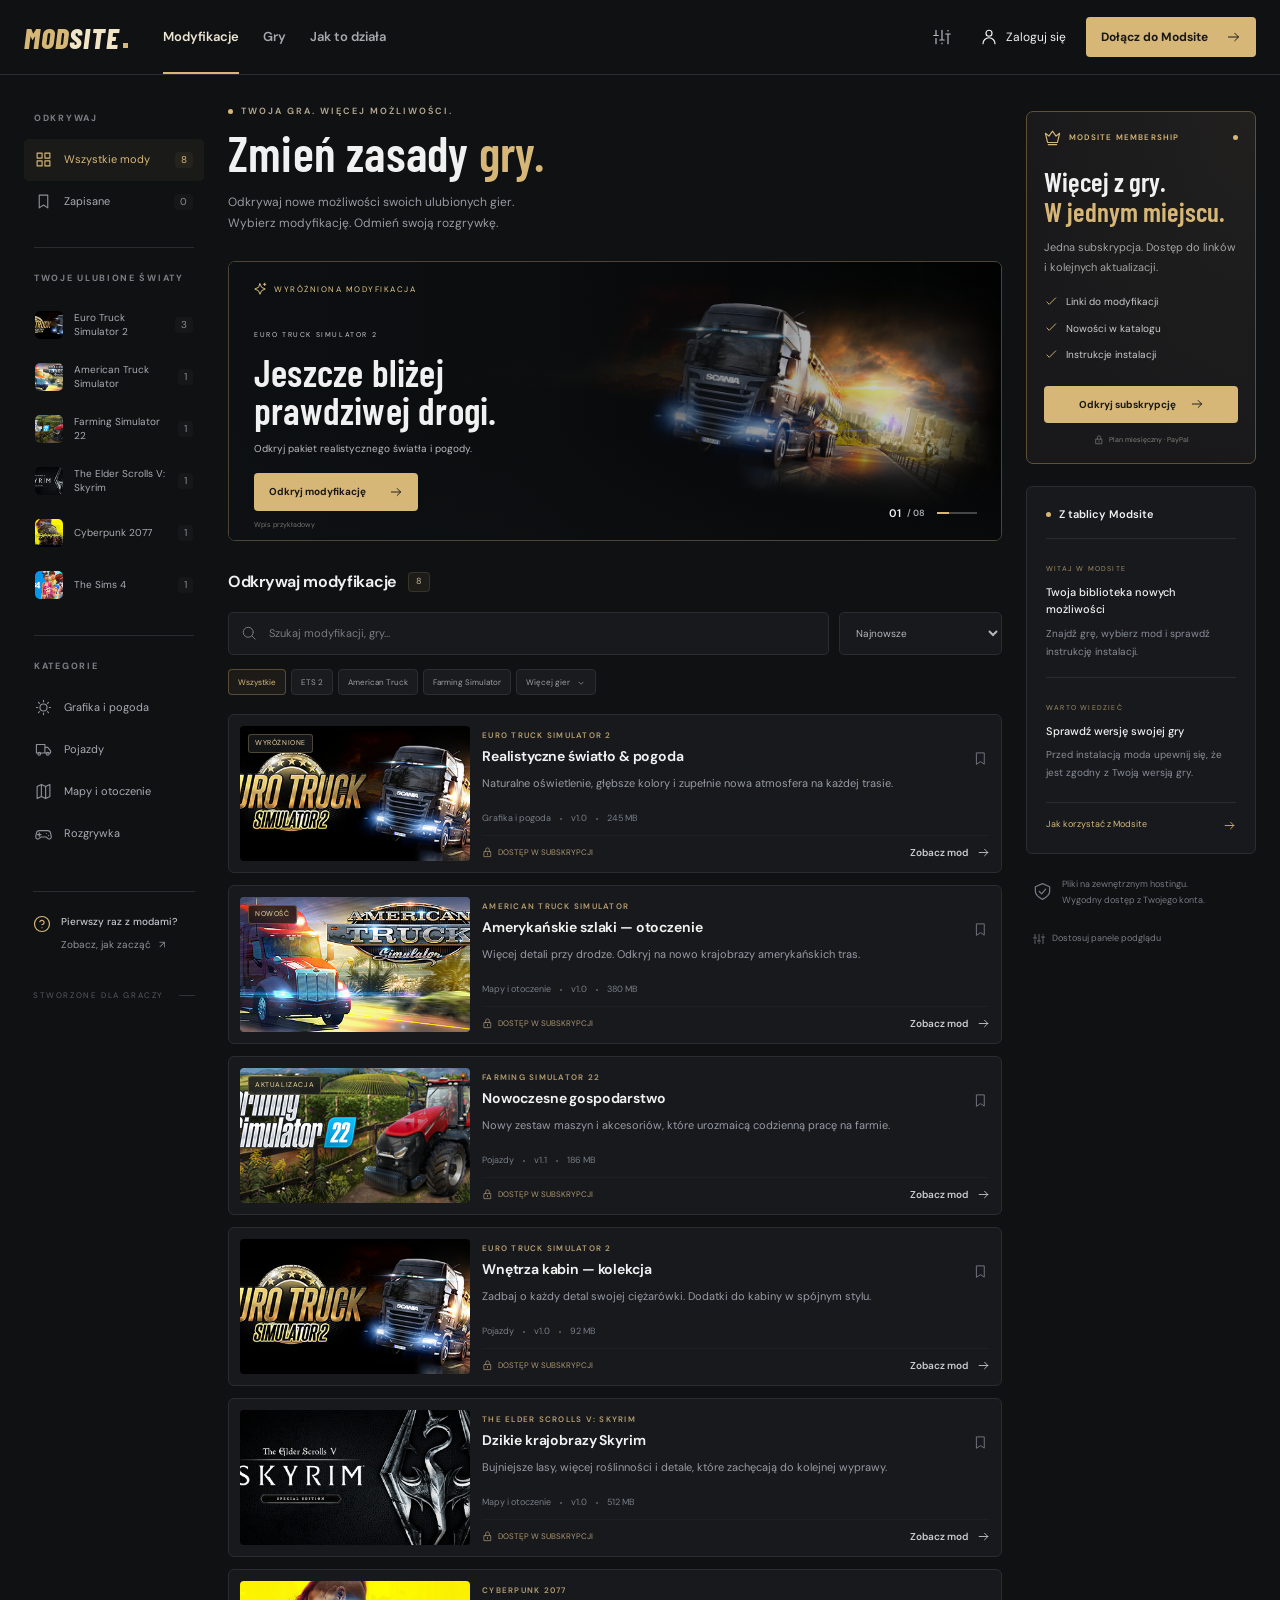
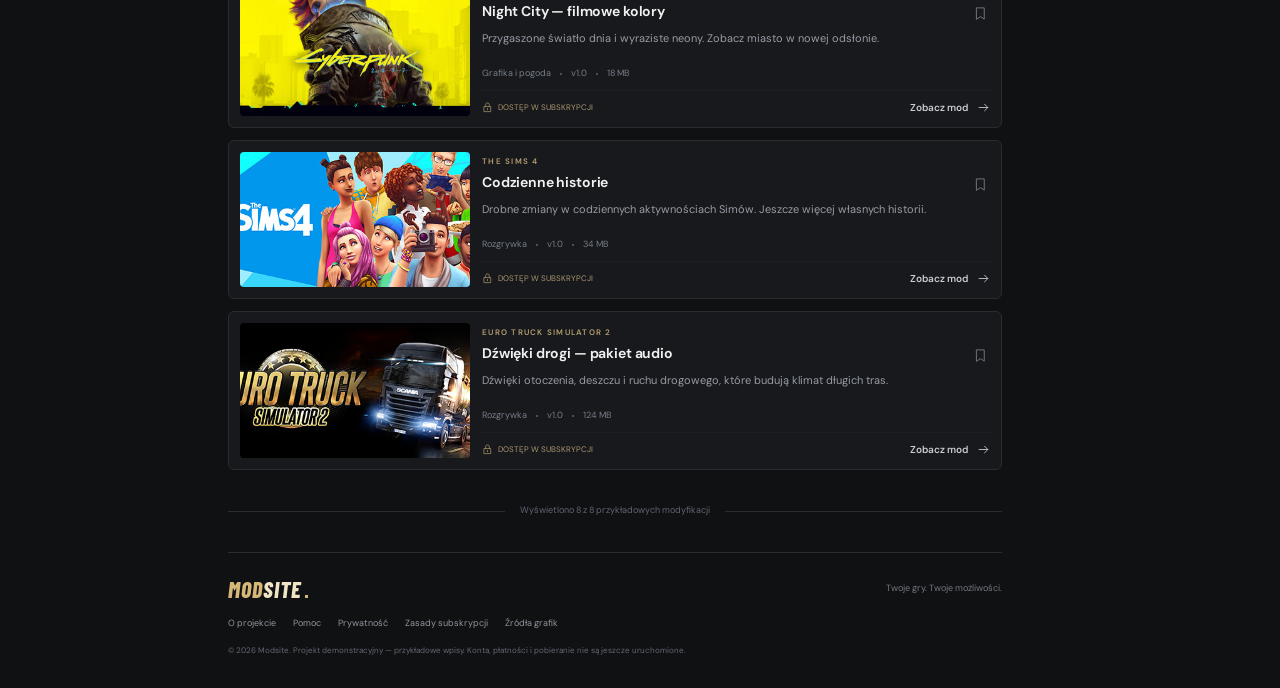
==== index.html @ 6d9d9722 "Dodaj demonstracyjny katalog Modsite do GitHub Pages" ====
<!doctype html>
<html lang="pl">
<head>
  <meta charset="utf-8"><meta name="viewport" content="width=device-width,initial-scale=1">
  <meta name="description" content="Modsite — odkrywaj modyfikacje do ulubionych gier. Katalog modów z wygodnym dostępem w subskrypcji.">
  <meta name="theme-color" content="#101113"><title>Modsite — Twoja gra. Więcej możliwości.</title>
  <link rel="icon" href="assets/favicon.svg" type="image/svg+xml"><link rel="stylesheet" href="style.css"><script defer src="app.js"></script>
</head>
<body>
  <a class="skip" href="#catalog">Przejdź do modyfikacji</a>
  <header class="topbar">
    <div class="top-inner">
      <a class="brand" href="#" aria-label="Modsite — strona główna">MOD<span>SITE</span><i></i></a>
      <nav class="topnav" aria-label="Nawigacja główna"><a class="active" href="#catalog">Modyfikacje</a><button data-action="games">Gry</button><button data-modal="how">Jak to działa</button></nav>
      <div class="top-spacer"></div>
      <span class="preview-pill">PODGLĄD PROJEKTU</span>
      <button class="icon-button panel-settings" data-modal="panels" aria-label="Dostosuj panele" title="Dostosuj panele"><span data-icon="sliders"></span></button>
      <button class="login-top" data-modal="login" aria-label="Zaloguj się"><span data-icon="user"></span><span>Zaloguj się</span></button>
      <button class="button gold top-join" data-modal="subscribe">Dołącz do Modsite <span data-icon="arrow"></span></button>
      <button class="icon-button mobile-menu" data-action="menu" aria-label="Otwórz menu gier" aria-expanded="false"><span data-icon="menu"></span></button>
    </div>
    <div id="top-panels" class="top-custom-panels"></div>
  </header>
  <div class="page-shell">
    <aside class="left-sidebar" id="game-sidebar" aria-label="Gry i kategorie">
      <div class="side-title">ODKRYWAJ</div>
      <button class="side-item active" data-game="all"><span data-icon="grid"></span>Wszystkie mody<span class="count">8</span></button>
      <button class="side-item" data-action="saved"><span data-icon="bookmark"></span>Zapisane<span class="count" id="saved-count">0</span></button>
      <div class="sidebar-divider"></div>
      <div class="side-title">TWOJE ULUBIONE ŚWIATY</div>
      <div id="game-list"></div>
      <div class="sidebar-divider"></div>
      <div class="side-title">KATEGORIE</div>
      <button class="side-item" data-category="Grafika i pogoda"><span data-icon="sun"></span>Grafika i pogoda</button>
      <button class="side-item" data-category="Pojazdy"><span data-icon="truck"></span>Pojazdy</button>
      <button class="side-item" data-category="Mapy i otoczenie"><span data-icon="map"></span>Mapy i otoczenie</button>
      <button class="side-item" data-category="Rozgrywka"><span data-icon="gamepad"></span>Rozgrywka</button>
      <div id="left-panels" class="custom-panels"></div>
      <div class="side-help"><span data-icon="help"></span><div><b>Pierwszy raz z modami?</b><button data-modal="how">Zobacz, jak zacząć <span>↗</span></button></div></div>
      <div class="side-bottom">STWORZONE DLA GRACZY<span class="tiny-line"></span></div>
    </aside>
    <main id="main">
      <div class="intro-label"><span class="live-dot"></span> TWOJA GRA. WIĘCEJ MOŻLIWOŚCI.</div>
      <div class="intro-row"><h1>Zmień zasady <em>gry.</em></h1><span class="catalog-tag">KATALOG MODYFIKACJI</span></div>
      <p class="intro-copy">Odkrywaj nowe możliwości swoich ulubionych gier.<br> Wybierz modyfikację. Odmień swoją rozgrywkę.</p>
      <section class="featured" aria-labelledby="featured-title">
        <img src="assets/hero.jpg" alt="Ciężarówka na drodze w Euro Truck Simulator 2" class="featured-bg" fetchpriority="high">
        <div class="featured-shade"></div><span class="featured-label"><span data-icon="sparkles"></span> WYRÓŻNIONA MODYFIKACJA</span>
        <div class="featured-content"><span class="game-eyebrow">EURO TRUCK SIMULATOR 2</span><h2 id="featured-title">Jeszcze bliżej<br>prawdziwej drogi.</h2><p>Odkryj pakiet realistycznego światła i pogody.</p><button class="button gold" data-detail="1">Odkryj modyfikację <span data-icon="arrow"></span></button></div>
        <span class="featured-bottom">01 <span>/ 08</span><i></i></span><span class="featured-sample">Wpis przykładowy</span>
      </section>
      <section class="catalog-section" id="catalog" aria-labelledby="catalog-title">
        <div class="section-head"><h2 id="catalog-title">Odkrywaj modyfikacje<span id="result-count">8</span></h2><button class="text-button" id="reset-filters" hidden>Wyczyść filtry <span data-icon="x"></span></button></div>
        <div class="catalog-toolbar"><label class="search"><span data-icon="search"></span><input id="search" type="search" placeholder="Szukaj modyfikacji, gry…" aria-label="Szukaj modyfikacji"></label><label class="sort-label"><span class="sr-only">Sortowanie</span><select id="sort"><option value="newest">Najnowsze</option><option value="az">Nazwa: A–Z</option><option value="updated">Ostatnio zaktualizowane</option></select></label></div>
        <div class="filter-chips" id="filter-chips"><button class="chip selected" data-game="all">Wszystkie</button><button class="chip" data-game="ets2">ETS 2</button><button class="chip" data-game="ats">American Truck</button><button class="chip" data-game="farm">Farming Simulator</button><button class="chip" data-action="games">Więcej gier <span data-icon="chevron"></span></button></div>
        <div class="results-status" id="results-status" aria-live="polite"></div>
        <div class="mod-list" id="mod-list"></div>
        <div class="catalog-end"><span></span><p id="catalog-end-text">To wszystkie modyfikacje w podglądzie</p><span></span></div>
      </section>
      <footer class="footer"><div class="footer-row"><a class="brand small" href="#">MOD<span>SITE</span><i></i></a><span>Twoje gry. Twoje możliwości.</span></div><div class="footer-links"><button data-modal="about">O projekcie</button><button data-modal="how">Pomoc</button><button data-modal="privacy">Prywatność</button><button data-modal="terms">Zasady subskrypcji</button><button data-modal="credits">Źródła grafik</button></div><p>© 2026 Modsite. Projekt demonstracyjny — przykładowe wpisy. Konta, płatności i pobieranie nie są jeszcze uruchomione.</p></footer>
    </main>
    <aside class="right-sidebar" aria-label="Subskrypcja i aktualności">
      <section class="membership-panel"><div class="membership-top"><span data-icon="crown"></span><span>MODSITE MEMBERSHIP</span><i></i></div><h2>Więcej z gry.<br><em>W jednym miejscu.</em></h2><p>Jedna subskrypcja. Dostęp do linków i kolejnych aktualizacji.</p><ul><li><span data-icon="check"></span>Linki do modyfikacji</li><li><span data-icon="check"></span>Nowości w katalogu</li><li><span data-icon="check"></span>Instrukcje instalacji</li></ul><button class="button gold wide" data-modal="subscribe">Odkryj subskrypcję <span data-icon="arrow"></span></button><div class="membership-meta"><span data-icon="lock"></span>Plan miesięczny · PayPal</div></section>
      <section class="panel news-panel"><div class="panel-heading"><span class="live-dot"></span><h2>Z tablicy Modsite</h2></div><div class="news-item"><span class="news-category">WITAJ W MODSITE</span><h3>Twoja biblioteka nowych możliwości</h3><p>Znajdź grę, wybierz mod i sprawdź instrukcję instalacji.</p></div><div class="news-item"><span class="news-category">WARTO WIEDZIEĆ</span><h3>Sprawdź wersję swojej gry</h3><p>Przed instalacją moda upewnij się, że jest zgodny z Twoją wersją gry.</p></div><button class="text-button news-link" data-modal="how">Jak korzystać z Modsite <span data-icon="arrow"></span></button></section>
      <div id="right-panels" class="custom-panels"></div>
      <div class="small-note"><span data-icon="shield"></span><p>Pliki na zewnętrznym hostingu.<br>Wygodny dostęp z Twojego konta.</p></div>
      <button class="customize-button" data-modal="panels"><span data-icon="sliders"></span>Dostosuj panele podglądu</button>
    </aside>
  </div>
  <dialog id="modal"><div class="modal-inner"><button class="icon-button modal-close" data-action="close" aria-label="Zamknij okno"><span data-icon="x"></span></button><div id="modal-content"></div></div></dialog>
  <div class="toast" id="toast" role="status" aria-live="polite"></div>
</body>
</html>
---- style.css ----
@import url('https://fonts.googleapis.com/css2?family=Barlow+Condensed:wght@500;600;700;800&family=DM+Sans:wght@400;450;500;550;600;650;700;750&display=swap');
:root{color-scheme:dark;--bg:#101113;--surface:#17191c;--raised:#1d1f23;--line:#2a2c30;--muted:#94969c;--text:#f1f1f1;--gold:#d7b777;--gold-hover:#eccd91;--sans:'DM Sans',Arial,sans-serif;--display:'Barlow Condensed','Arial Narrow',Impact,sans-serif}
*{box-sizing:border-box}html{scroll-behavior:smooth;scroll-padding-top:100px}body{margin:0;background:var(--bg);color:var(--text);font:14px/1.55 var(--sans);-webkit-font-smoothing:antialiased}button,input,select,textarea{font:inherit}button,a,input,select,textarea{-webkit-tap-highlight-color:transparent}button{cursor:pointer}button,a{touch-action:manipulation}button{color:inherit}button:disabled{cursor:not-allowed;opacity:.6}a{color:inherit;text-decoration:none}button{border:0;background:none}img{display:block;max-width:100%}svg.icon{width:18px;height:18px;display:inline-block;vertical-align:middle;fill:none;stroke:currentColor;stroke-width:1.6;stroke-linecap:round;stroke-linejoin:round;flex-shrink:0}a:focus-visible,button:focus-visible,input:focus-visible,select:focus-visible,textarea:focus-visible{outline:2px solid var(--gold);outline-offset:4px}[hidden]{display:none!important}.sr-only{position:absolute;width:1px;height:1px;overflow:hidden;clip:rect(0,0,0,0)}.skip{position:fixed;top:-100px;left:16px;background:var(--gold);color:#151515;padding:12px;z-index:200}.skip:focus{top:8px}
.topbar{position:sticky;top:0;z-index:30;border-bottom:1px solid var(--line);background:rgba(17,18,20,.97);backdrop-filter:blur(18px)}.top-inner{max-width:1600px;margin:auto;display:flex;align-items:center;gap:27px;height:74px;padding:0 35px}.brand{font:800 29px/1 var(--display);font-style:italic;letter-spacing:1px;display:inline-flex;align-items:center;flex-shrink:0;color:var(--gold)}.brand span{color:#f2e5c6}.brand i{width:5px;height:5px;background:var(--gold);margin:17px 0 0 4px}.topnav{display:flex;align-items:center;gap:28px;height:100%;margin-left:36px;font-size:13px;font-weight:600;color:#a8a9ae}.topnav>a,.topnav>button{height:100%;padding:0;position:relative;display:flex;align-items:center}.topnav>.active{color:#ede6d5}.topnav>.active:after{content:'';position:absolute;bottom:0;left:0;right:0;height:2px;background:var(--gold)}.topnav a:hover,.topnav button:hover{color:var(--gold)}.top-spacer{flex:1}.preview-pill{font-size:8px;letter-spacing:1.4px;color:#aaa18e;border:1px solid #4a4030;border-radius:3px;padding:5px 7px;white-space:nowrap}.icon-button{padding:9px;display:flex;align-items:center;justify-content:center;color:#b9bbc1;border-radius:5px}.icon-button:hover{color:var(--gold);background:#ffffff08}.login-top{display:flex;gap:8px;align-items:center;font-size:12px;white-space:nowrap;padding:0}.button{padding:12px 19px;display:inline-flex;align-items:center;justify-content:center;gap:18px;font-size:12px;font-weight:700;border-radius:4px;transition:background .18s,transform .18s}.button:hover{transform:translateY(-1px)}.gold{background:var(--gold);color:#191816}.gold:hover{background:var(--gold-hover)}.button.outline{border:1px solid var(--line);background:var(--raised)}.wide{width:100%}.top-join{padding:11px 15px;gap:18px;white-space:nowrap}.top-join .icon{width:15px}.mobile-menu{display:none}.page-shell{max-width:1600px;margin:auto;padding:38px 35px 0;display:grid;grid-template-columns:205px minmax(0,1fr) 255px;gap:34px}.left-sidebar,.right-sidebar{min-width:0}.left-sidebar{padding-top:7px}.side-title{color:#7c7e85;font-size:9px;letter-spacing:1.7px;font-weight:700;margin:0 0 13px 10px}.side-item{display:flex;align-items:center;text-align:left;gap:12px;font-size:12px;line-height:1.4;color:#a9abb2;padding:12px 11px;width:100%;border-radius:5px;min-height:42px}.side-item>.icon{width:17px;height:17px;color:#8e9099}.side-item:hover{background:#ffffff04;color:#ddd}.side-item.active{color:var(--gold);background:#d7b7770d}.side-item.active>.icon{color:var(--gold)}.count{margin-left:auto;font-size:10px;color:#8d8d91;background:#ffffff07;border-radius:4px;padding:1px 6px}.side-item.active .count{color:var(--gold);background:#d7b77710}.sidebar-divider{height:1px;background:var(--line);margin:24px 10px}.game-item{gap:11px;font-size:11px;min-height:48px}.game-item img{height:28px;width:28px;object-fit:cover;border-radius:5px}.game-item>span:not(.count){flex:1}.side-help{display:flex;align-items:flex-start;gap:10px;margin:36px 9px 0;padding-top:22px;border-top:1px solid var(--line);font-size:10px}.side-help>.icon{color:var(--gold);margin-top:1px}.side-help b{font-size:10px;font-weight:500;color:#c5c6cb}.side-help button{font-size:10px;color:#8f9199;padding:8px 0}.side-help button span{margin-left:5px}.side-bottom{margin:28px 9px;color:#575a61;font-size:8px;letter-spacing:1.6px;display:flex;align-items:center;gap:15px}.tiny-line{height:1px;flex:1;background:#303237}
.intro-label{display:flex;align-items:center;gap:8px;font-size:9px;font-weight:650;letter-spacing:2px;color:#b2a68e;margin:0 0 7px}.live-dot{display:inline-block;width:5px;height:5px;border-radius:50%;background:var(--gold);flex-shrink:0}.intro-row{display:flex;align-items:center;justify-content:space-between;gap:10px}h1{font:600 49px/1.1 var(--display);margin:0;letter-spacing:.2px}h1 em{font-style:normal;color:var(--gold)}.catalog-tag{font-size:7px;letter-spacing:1.5px;color:#6c6e76;padding-top:12px;white-space:nowrap}.intro-copy{font-size:12px;color:#979aa2;line-height:1.8;margin:12px 0 26px}.intro-copy br{display:none}.featured{position:relative;height:285px;overflow:hidden;border-radius:7px;background:#202326;border:1px solid #4d4435}.featured-bg{width:100%;height:100%;object-fit:cover;object-position:center}.featured-shade{position:absolute;inset:0;background:linear-gradient(90deg,rgba(14,17,19,.94),rgba(14,17,19,.76) 38%,rgba(14,17,19,.05) 100%),linear-gradient(0deg,#1012157a,transparent 40%)}.featured-label{position:absolute;top:20px;left:24px;display:flex;align-items:center;gap:7px;font-size:8px;letter-spacing:1.5px;color:#e4c889}.featured-label .icon{width:14px;height:14px}.featured-content{position:absolute;top:60px;left:25px}.game-eyebrow{font-size:7px;letter-spacing:1.6px;color:#c9cbd0}.featured h2{font:600 40px/1.02 var(--display);letter-spacing:.2px;margin:9px 0 11px}.featured p{font-size:10px;color:#b9bbc0;margin:0 0 16px}.featured .button{padding:10px 15px;font-size:10px;gap:23px}.featured .button .icon{width:14px}.featured-bottom{position:absolute;bottom:18px;right:24px;font-size:11px;font-weight:600;display:flex;align-items:center;gap:6px}.featured-bottom>span{font-size:9px;color:#a4a7ab}.featured-bottom i{width:40px;height:2px;background:#ffffff40;margin-left:6px;position:relative}.featured-bottom i:before{content:'';width:12px;height:100%;position:absolute;background:var(--gold)}.featured-sample{position:absolute;bottom:9px;left:25px;font-size:7px;color:#c8c6bb8c}
.catalog-section{padding-top:29px}.section-head{display:flex;align-items:center;justify-content:space-between;gap:6px;margin-bottom:17px}.section-head h2{font-size:16px;letter-spacing:-.3px;font-weight:650;margin:0;display:flex;align-items:center;gap:11px}.section-head h2>span{color:#b1a384;font-size:9px;font-weight:500;background:#d7b77712;border:1px solid #d7b77725;border-radius:4px;min-width:22px;text-align:center;padding:2px 5px}.text-button{font-size:10px;color:var(--gold);display:inline-flex;gap:8px;align-items:center;padding:0}.text-button .icon{width:13px;height:13px}.catalog-toolbar{display:flex;gap:10px;margin-bottom:14px}.search{display:flex;align-items:center;gap:10px;border:1px solid var(--line);background:#17191c;border-radius:5px;flex:1;min-width:0;padding:11px 13px}.search .icon{width:15px;height:15px;color:#777b85}.search input{background:none;color:var(--text);border:0;outline:0;min-width:0;width:100%;font-size:11px}.search:focus-within{border-color:#a58d5e}.search input::placeholder{color:#787b83}.sort-label{display:flex;align-items:center;max-width:180px}.sort-label select{font-size:10px;background:#17191c;color:#b4b6be;border:1px solid var(--line);border-radius:5px;height:100%;padding:8px 12px;max-width:100%;cursor:pointer}.filter-chips{display:flex;align-items:center;gap:7px;margin-bottom:19px;flex-wrap:wrap}.chip{background:#191b1e;border:1px solid #2a2d31;color:#9ea0a8;font-size:9px;border-radius:4px;padding:6px 11px;white-space:nowrap}.chip.selected{color:var(--gold);background:#d7b77710;border-color:#d7b77750}.chip:hover{border-color:#8a7750;color:#ddc18b}.chip .icon{width:10px;height:10px;margin-left:4px}.results-status{color:#a39a87;font-size:11px;margin-bottom:10px}.results-status:empty{display:none}.mod-list{display:grid;gap:12px}.mod-card{display:flex;background:var(--surface);border:1px solid var(--line);border-radius:6px;padding:11px;gap:17px;transition:border-color .18s}.mod-card:hover{border-color:#575041}.mod-image{position:relative;flex:0 0 34%;max-width:230px;align-self:stretch;overflow:hidden;border-radius:4px;min-height:135px;cursor:pointer;padding:0;background:#25292d}.mod-image img{width:100%;height:100%;object-fit:cover;transition:transform .3s}.mod-image:hover img{transform:scale(1.045)}.image-tag{position:absolute;left:8px;top:8px;font-size:7px;letter-spacing:.6px;background:#18191ad9;color:#eed6a3;border:1px solid #d7b7774d;padding:3px 6px;border-radius:3px;backdrop-filter:blur(5px)}.mod-content{flex:1;min-width:0;padding:3px 0 1px;display:flex;flex-direction:column}.mod-game{font-size:7px;letter-spacing:1.25px;color:#b69e70;font-weight:600}.mod-title-row{display:flex;align-items:flex-start;gap:8px;margin:5px 0 6px}.mod-title{padding:0;text-align:left;font-size:15px;line-height:1.3;letter-spacing:-.15px;font-weight:650;flex:1}.mod-title:hover{color:var(--gold)}.save-button{padding:0 2px;color:#6e737c;flex-shrink:0}.save-button .icon{width:15px;height:15px}.save-button.saved{color:var(--gold)}.save-button.saved svg{fill:#d7b77720}.mod-description{font-size:10px;line-height:1.7;color:#979ba5;margin:0 0 8px;display:-webkit-box;-webkit-line-clamp:2;-webkit-box-orient:vertical;overflow:hidden}.mod-meta{display:flex;align-items:center;gap:9px;color:#777e88;font-size:8px;margin-top:auto;margin-bottom:9px}.mod-meta .dot{width:2px;height:2px;border-radius:50%;background:#5c636d}.mod-bottom{display:flex;align-items:center;justify-content:space-between;gap:8px;border-top:1px solid #ffffff07;padding-top:9px}.access-label{display:flex;gap:5px;align-items:center;font-size:8px;color:#ac9670}.access-label .icon{width:11px;height:11px}.detail-link{display:flex;align-items:center;gap:9px;color:#c9cbd1;font-size:9px;padding:0;font-weight:600}.detail-link .icon{width:13px;height:13px}.detail-link:hover{color:var(--gold)}.catalog-end{display:flex;align-items:center;gap:15px;margin:25px 0;color:#606570;font-size:9px;text-align:center}.catalog-end>span{height:1px;flex:1;background:var(--line)}.empty-state{padding:45px 25px;text-align:center;border:1px dashed #42403a;border-radius:6px;color:#a6a7ad}.empty-state .icon{width:28px;height:28px;color:var(--gold);margin-bottom:10px}.empty-state h3{color:#ddd;font-size:15px;margin:3px 0}.empty-state p{font-size:12px}.empty-state button{margin-top:10px}
.right-sidebar{padding-top:6px}.membership-panel{border:1px solid #605036;border-radius:7px;padding:21px;background:radial-gradient(ellipse at 100% 0,#d7b7770b,transparent 75%),#19191b}.membership-top{display:flex;align-items:center;gap:8px;color:var(--gold);font-size:8px;font-weight:600;letter-spacing:1.2px}.membership-top .icon{width:17px;height:17px}.membership-top i{width:5px;height:5px;background:var(--gold);border-radius:50%;margin-left:auto}.membership-panel h2{font:600 29px/1.12 var(--display);margin:20px 0 12px}.membership-panel h2 em{font-style:normal;color:var(--gold)}.membership-panel p{font-size:11px;color:#a5a3a3;line-height:1.8;margin:0 0 16px}.membership-panel ul{list-style:none;margin:0 0 23px;padding:0;display:grid;gap:11px;font-size:10px;color:#cccbce}.membership-panel li{display:flex;align-items:center;gap:8px}.membership-panel li .icon{width:14px;height:14px;color:var(--gold)}.membership-panel .button{font-size:10px;padding:11px 9px;gap:14px}.membership-panel .button .icon{width:14px;height:14px}.membership-meta{display:flex;align-items:center;justify-content:center;gap:5px;color:#85817b;font-size:8px;margin-top:12px}.membership-meta .icon{width:10px;height:10px}.panel{background:var(--surface);border:1px solid var(--line);border-radius:6px;padding:19px;margin-top:22px}.panel-heading{display:flex;align-items:center;gap:8px;padding-bottom:15px;border-bottom:1px solid var(--line)}.panel-heading h2{font-size:11px;font-weight:600;margin:0}.news-item{padding-top:17px}.news-item+.news-item{margin-top:16px;border-top:1px solid var(--line)}.news-category{font-size:7px;letter-spacing:1.2px;color:#a38e65}.news-item h3{font-size:11px;font-weight:500;line-height:1.6;margin:6px 0}.news-item p{font-size:10px;line-height:1.8;color:#888d97;margin:0}.news-link{font-size:9px;border-top:1px solid var(--line);margin-top:20px;padding-top:15px;width:100%;justify-content:space-between}.small-note{display:flex;gap:10px;margin:22px 7px 0;align-items:center;color:#747983}.small-note .icon{width:19px;height:19px}.small-note p{font-size:9px;line-height:1.8;margin:0}.customize-button{display:flex;gap:7px;align-items:center;color:#7b7d83;font-size:9px;padding:24px 7px}.customize-button .icon{width:12px;height:12px}.customize-button:hover{color:var(--gold)}.custom-panel{padding:16px;margin:16px 0 0;border:1px solid var(--line);border-radius:5px;background:var(--surface);word-break:break-word}.custom-panel h3{font-size:12px;font-weight:600;color:var(--gold);margin:0 0 8px}.custom-panel p{font-size:11px;color:#9da0a8;margin:0;white-space:pre-wrap}.top-custom-panels{max-width:1530px;margin:auto;display:flex;gap:16px;align-items:center;padding:0 5px;flex-wrap:wrap}.top-custom-panels:empty{display:none}.top-custom-panels .custom-panel{display:flex;gap:10px;align-items:center;background:transparent;border:0;margin:0;padding:4px 0}.top-custom-panels .custom-panel h3,.top-custom-panels .custom-panel p{font-size:10px;margin:0}.footer{border-top:1px solid var(--line);padding:25px 0 30px;margin-top:20px}.footer-row{display:flex;justify-content:space-between;align-items:center;gap:12px}.brand.small{font-size:22px}.brand.small i{width:3px;height:3px;margin-top:14px}.footer-row>span{font-size:9px;color:#737881}.footer-links{display:flex;gap:17px;flex-wrap:wrap;margin:17px 0 12px}.footer-links button{font-size:9px;color:#92969e;padding:0}.footer-links button:hover{color:var(--gold)}.footer p{font-size:8px;color:#636872;margin:0;line-height:1.9}
dialog{color:var(--text);background:#191b1e;border:1px solid #514732;border-radius:10px;padding:0;width:min(560px,calc(100% - 30px));max-height:90dvh;box-shadow:0 30px 100px #0009}dialog::backdrop{background:#06080cd9;backdrop-filter:blur(7px)}.modal-inner{padding:34px;position:relative}.modal-close{position:absolute;right:10px;top:10px}.modal-kicker{font-size:9px;letter-spacing:1.8px;color:var(--gold);margin-bottom:8px}.modal-inner h2{font:600 35px/1.1 var(--display);margin:0 28px 14px 0}.modal-inner h3{font-size:14px;margin:22px 0 8px}.modal-inner p,.modal-inner li{font-size:12px;color:#a7abb5;line-height:1.9}.modal-inner ul,.modal-inner ol{padding-left:20px}.modal-inner a:not(.button){color:var(--gold);text-decoration:underline}.modal-info{border:1px solid #d7b7772a;background:#d7b77708;border-radius:5px;padding:11px 13px;font-size:11px;color:#c8b68e;line-height:1.7;margin:18px 0}.auth-form{display:grid;gap:13px;margin:20px 0}.field{display:grid;gap:6px;text-align:left;font-size:11px;color:#c4c7cd}.field input,.field select,.field textarea{border:1px solid #363a40;border-radius:5px;padding:11px;background:#111316;color:#eee;width:100%;resize:vertical}.field input::placeholder{color:#666c78}.google-button{width:100%;padding:12px;border:1px solid #44464c;border-radius:5px;background:#f6f6f6;color:#252729;display:flex;align-items:center;justify-content:center;gap:12px;font-size:12px;font-weight:600}.google-g{font:700 18px Arial;color:#4285f4}.auth-divider{display:flex;align-items:center;gap:14px;font-size:10px;color:#6f7681;margin:19px 0}.auth-divider:before,.auth-divider:after{content:'';height:1px;background:var(--line);flex:1}.switch-auth{font-size:11px!important;text-align:center}.switch-auth button{color:var(--gold);padding:0}.detail-cover{width:100%;height:180px;object-fit:cover;border-radius:6px;margin:20px 0}.detail-info{display:flex;gap:8px;flex-wrap:wrap}.detail-info span{font-size:9px;background:#d7b7770d;color:#beae8c;padding:5px 8px;border-radius:3px}.lock-box{padding:22px;border:1px solid #d7b77745;border-radius:6px;margin:22px 0;background:#d7b77706;text-align:center}.lock-box>.icon{color:var(--gold);width:25px;height:25px}.lock-box h3{margin:10px 0 7px}.lock-box p{font-size:11px}.lock-box .button{margin-top:5px}.modal-games{display:grid;grid-template-columns:1fr 1fr;gap:9px;margin-top:20px}.modal-game{display:flex;align-items:center;gap:9px;padding:10px;border:1px solid var(--line);border-radius:5px;text-align:left;font-size:10px}.modal-game img{width:42px;height:34px;object-fit:cover;border-radius:3px}.modal-game:hover{border-color:var(--gold)}.panel-edit-item{padding:12px 0;border-bottom:1px solid var(--line);display:flex;justify-content:space-between;gap:9px;align-items:center;font-size:11px}.panel-edit-item span{color:#999;font-size:9px;display:block}.panel-edit-item button{color:var(--gold);font-size:10px;padding:5px}.toast{position:fixed;bottom:25px;left:50%;transform:translate(-50%,15px);max-width:min(500px,calc(100% - 30px));padding:13px 20px;background:#292820;color:#eddbb7;border:1px solid #6d5b37;border-radius:6px;font-size:12px;opacity:0;pointer-events:none;transition:.2s;z-index:100;box-shadow:0 10px 40px #0008}.toast.show{opacity:1;transform:translate(-50%,0)}body.dialog-open{overflow:hidden}
@media(min-width:1600px){.page-shell{gap:40px;grid-template-columns:215px minmax(0,1fr) 270px}.featured{height:320px}.featured-content{top:67px}.featured h2{font-size:48px}.mod-image{min-height:155px}.mod-title{font-size:17px}.mod-description{font-size:11px}.mod-content{padding-top:6px}.mod-game{font-size:8px}.mod-meta{font-size:9px}.mod-bottom{padding-top:12px}.featured-label{top:23px}.featured p{font-size:11px}}
@media(max-width:1280px){.top-inner{gap:20px;padding:0 24px}.topnav{margin-left:15px;gap:24px}.preview-pill{display:none}.page-shell{padding:30px 24px 0;gap:24px;grid-template-columns:180px minmax(0,1fr) 230px}.membership-panel{padding:17px}.membership-panel h2{font-size:27px}.catalog-tag{display:none}.mod-card{gap:12px}.mod-title{font-size:14px}.mod-image{min-height:135px}.mod-description{font-size:9px}.filter-chips{gap:5px}.chip{padding:6px 9px;font-size:8px}.featured{height:280px}.featured h2{font-size:38px}.intro-copy br{display:block}.membership-meta{font-size:7px}.side-item{font-size:11px}.game-item{font-size:10px}}
@media(max-width:1080px){.page-shell{grid-template-columns:170px minmax(0,1fr);gap:24px}.right-sidebar{grid-column:2;display:grid;grid-template-columns:1fr 1fr;gap:20px;padding:0}.right-sidebar .panel{margin:0}.right-sidebar .custom-panels{grid-column:1/-1}.small-note,.customize-button{display:none}.membership-panel h2{font-size:30px}.membership-panel p{font-size:12px}.topnav{gap:22px;margin-left:15px}.top-inner{gap:20px}.top-join{font-size:10px;padding:11px 12px}.mod-image{min-height:150px}.mod-description{font-size:11px}.mod-title{font-size:16px}.catalog-tag{display:block}.intro-copy br{display:none}.featured{height:300px}.featured-content{top:65px}.featured h2{font-size:44px}.mod-meta{font-size:9px}.mod-game{font-size:8px}.filter-chips .chip{font-size:9px;padding:7px 10px}.footer{margin-bottom:8px}.right-sidebar{margin-bottom:30px}}
@media(max-width:800px){.topnav{display:none}.top-inner{height:66px;padding:0 20px;gap:14px}.brand{font-size:27px}.login-top{font-size:11px}.top-join{font-size:10px}.page-shell{padding:27px 20px 0;grid-template-columns:150px minmax(0,1fr);gap:20px}.side-item{padding-left:7px;gap:8px;font-size:10px}.game-item img{width:23px;height:23px}.game-item .count{display:none}.side-title{font-size:7px;margin-left:7px;letter-spacing:1.1px}.side-help{margin-left:7px;gap:7px}.side-help b{font-size:9px}.side-help button{font-size:8px}.side-bottom{font-size:6px}.intro-label{font-size:7px;letter-spacing:1.5px}h1{font-size:41px}.catalog-tag{display:none}.intro-copy{font-size:11px}.featured{height:280px}.featured-content{left:19px;top:60px}.featured-label{left:19px;font-size:7px}.featured h2{font-size:38px}.featured p{font-size:9px}.featured-shade{background:linear-gradient(90deg,#101214ed,#10121494 60%,#10121412)}.featured .button{font-size:9px}.mod-card{gap:12px;padding:9px}.mod-image{flex-basis:35%;min-height:152px}.mod-title{font-size:14px}.mod-description{font-size:9px}.mod-game{font-size:6px;letter-spacing:.8px}.mod-meta{font-size:7px;gap:5px}.access-label{font-size:7px}.detail-link{font-size:8px;gap:3px}.section-head h2{font-size:14px}.sort-label{max-width:139px}.sort-label select{font-size:9px;padding:6px}.search{padding:10px}.search input{font-size:10px}.right-sidebar{grid-template-columns:1fr}.right-sidebar .membership-panel{display:none}.right-sidebar .news-panel{display:none}.right-sidebar{margin:0}.membership-panel h2{font-size:26px}.filter-chips .chip{font-size:8px;padding:6px 8px}.top-custom-panels{padding:0 20px}.top-custom-panels .custom-panel{flex-wrap:wrap;gap:3px}.top-custom-panels .custom-panel p{font-size:9px}}
@media(max-width:600px){.top-inner{padding:0 16px;gap:10px;height:61px}.brand{font-size:26px}.top-join{font-size:9px;padding:10px 12px;gap:7px}.top-join .icon{display:none}.login-top{padding:8px}.login-top>span:last-child{display:none}.login-top .icon{width:17px}.panel-settings{display:none}.mobile-menu{display:flex;padding:7px}.page-shell{display:block;padding:24px 16px 0}.left-sidebar{display:none;position:fixed;top:61px;bottom:0;left:0;width:255px;background:#15171a;z-index:25;padding:24px 19px;overflow:auto;border-right:1px solid var(--line);box-shadow:30px 0 100px #0009}.left-sidebar.mobile-open{display:block}.side-title{font-size:9px;margin-left:10px}.side-item{padding:12px 10px;font-size:12px;gap:12px}.game-item img{width:30px;height:30px}.game-item .count{display:block}.side-help b{font-size:11px}.side-help button{font-size:10px}.intro-label{font-size:7px;letter-spacing:1.6px;margin-bottom:8px}h1{font-size:43px}.intro-copy{font-size:11px;line-height:1.8;margin-bottom:22px}.intro-copy br{display:block}.featured{height:285px}.featured-bg{object-position:60%}.featured-shade{background:linear-gradient(90deg,#101214ed,#101214a6 60%,#10121438)}.featured-label{font-size:7px;top:19px;left:20px}.featured-content{left:20px;top:58px}.featured h2{font-size:40px;margin:10px 0 13px}.featured p{font-size:9px;margin-bottom:18px}.featured .button{padding:11px 15px;font-size:10px}.game-eyebrow{font-size:7px}.featured-sample{left:20px}.catalog-section{padding-top:26px}.section-head h2{font-size:16px}.catalog-toolbar{gap:7px}.sort-label{max-width:123px}.sort-label select{font-size:9px;padding:8px}.search{padding:11px 10px;gap:7px}.search input{font-size:10px}.filter-chips{gap:6px;margin-bottom:17px;flex-wrap:nowrap;overflow:auto;scrollbar-width:none}.filter-chips .chip{font-size:8px;padding:6px 9px}.mod-card{gap:12px;padding:10px}.mod-image{flex-basis:33%;min-height:153px}.mod-title{font-size:14px;line-height:1.4}.mod-description{font-size:9px;line-height:1.8;-webkit-line-clamp:2;margin-bottom:6px}.mod-title-row{margin:5px 0}.mod-game{font-size:6px;line-height:1.5}.mod-meta{font-size:7px;margin-bottom:8px;flex-wrap:wrap;gap:5px}.mod-bottom{padding-top:8px;align-items:center}.access-label{font-size:6px;gap:4px}.access-label .icon{width:9px;height:9px}.detail-link{font-size:8px;gap:3px}.detail-link .icon{width:11px;height:11px}.save-button .icon{width:13px;height:13px}.catalog-end{font-size:8px;gap:10px}.footer-row>span{font-size:8px}.footer-links{gap:14px}.footer p{font-size:8px}.footer{padding-top:23px}.modal-inner{padding:28px 22px}.modal-inner h2{font-size:31px}.modal-games{grid-template-columns:1fr}.modal-game{font-size:12px}.modal-game img{width:60px;height:38px}.top-custom-panels{padding:0 16px}.text-button{font-size:9px}.results-status{font-size:10px}}
.top-custom-panels{max-height:78px;overflow:auto}.mod-description{font-size:11px}.mod-game{font-size:8px}.mod-meta{font-size:9px}.access-label{font-size:8px}.detail-link{font-size:10px}
@media(max-width:800px){.mod-description{font-size:10px}.mod-game{font-size:7px}.mod-meta{font-size:8px}.detail-link{font-size:9px}}
@media(max-width:600px){.mod-description{font-size:10px}.mod-game{font-size:7px}.mod-meta{font-size:8px}.access-label{font-size:7px}.mod-image{min-height:166px}}
@media(prefers-reduced-motion:reduce){*{scroll-behavior:auto!important;transition:none!important;animation:none!important}}
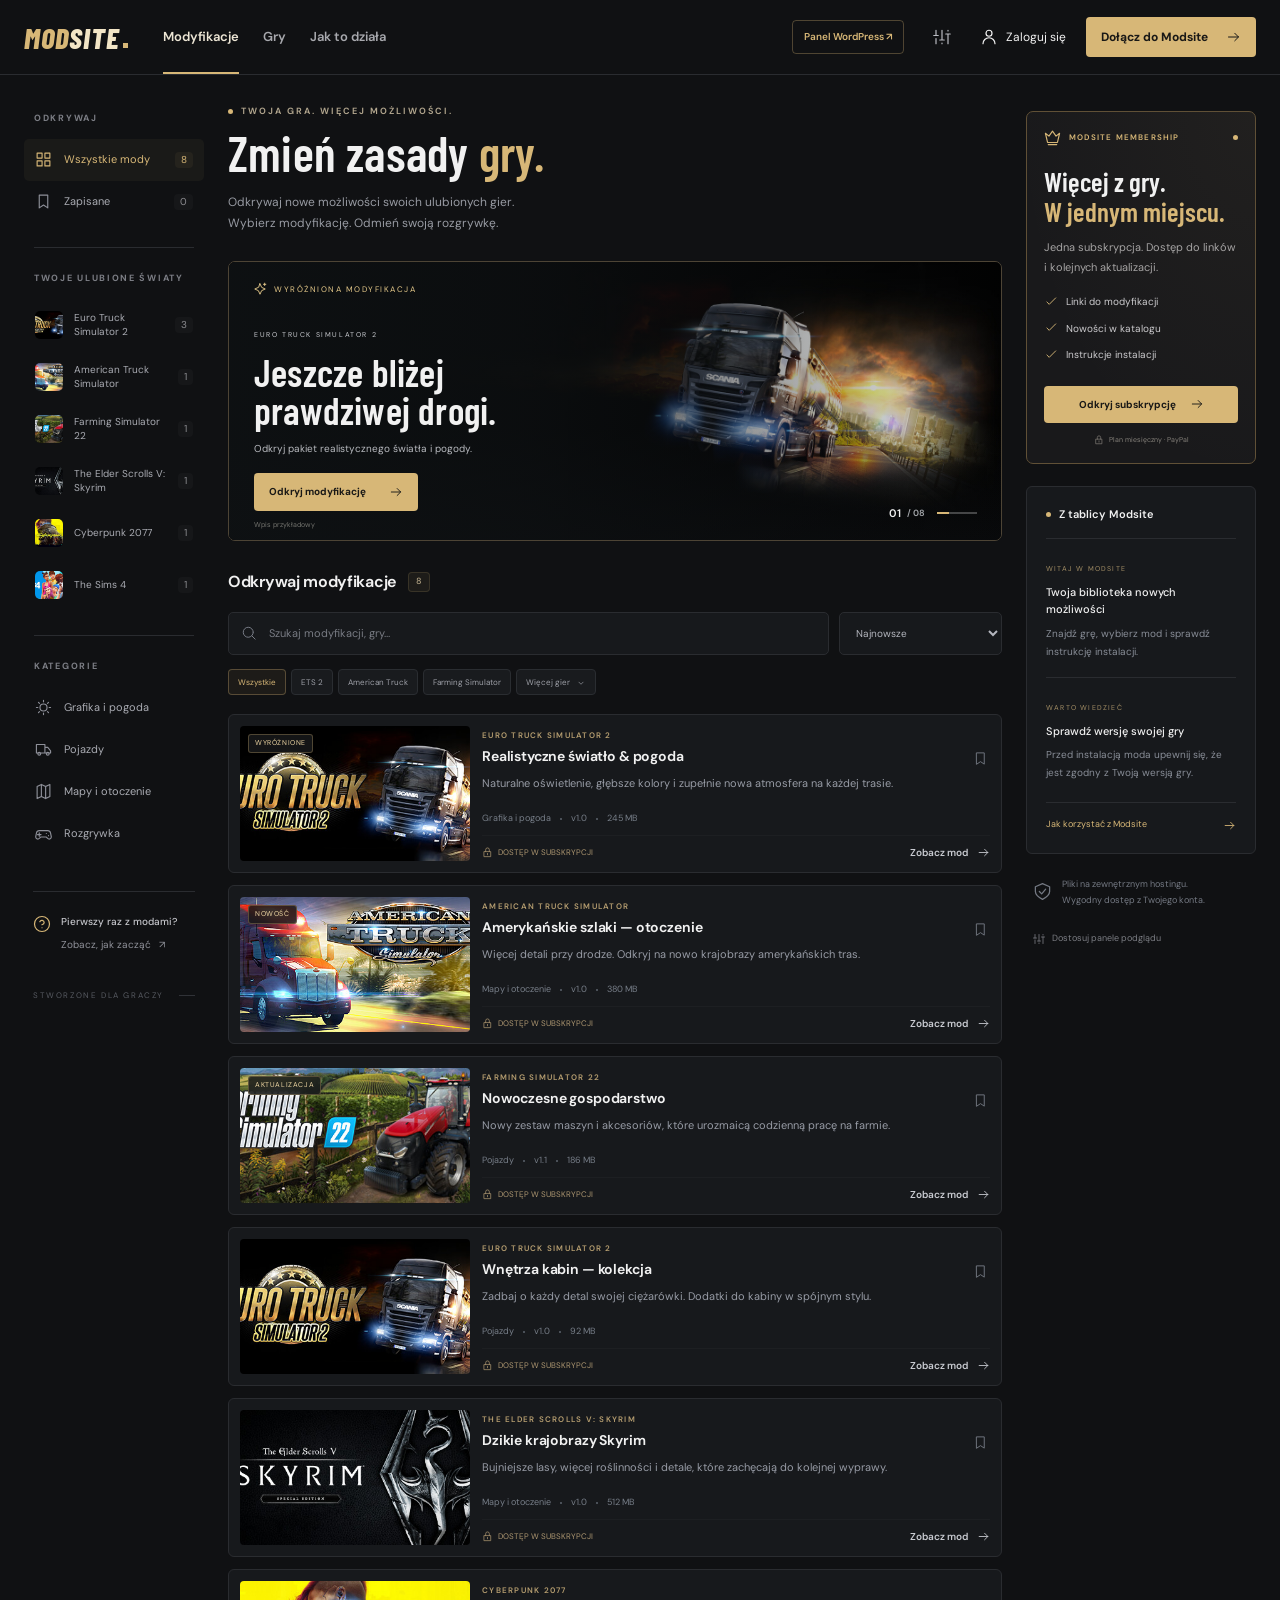
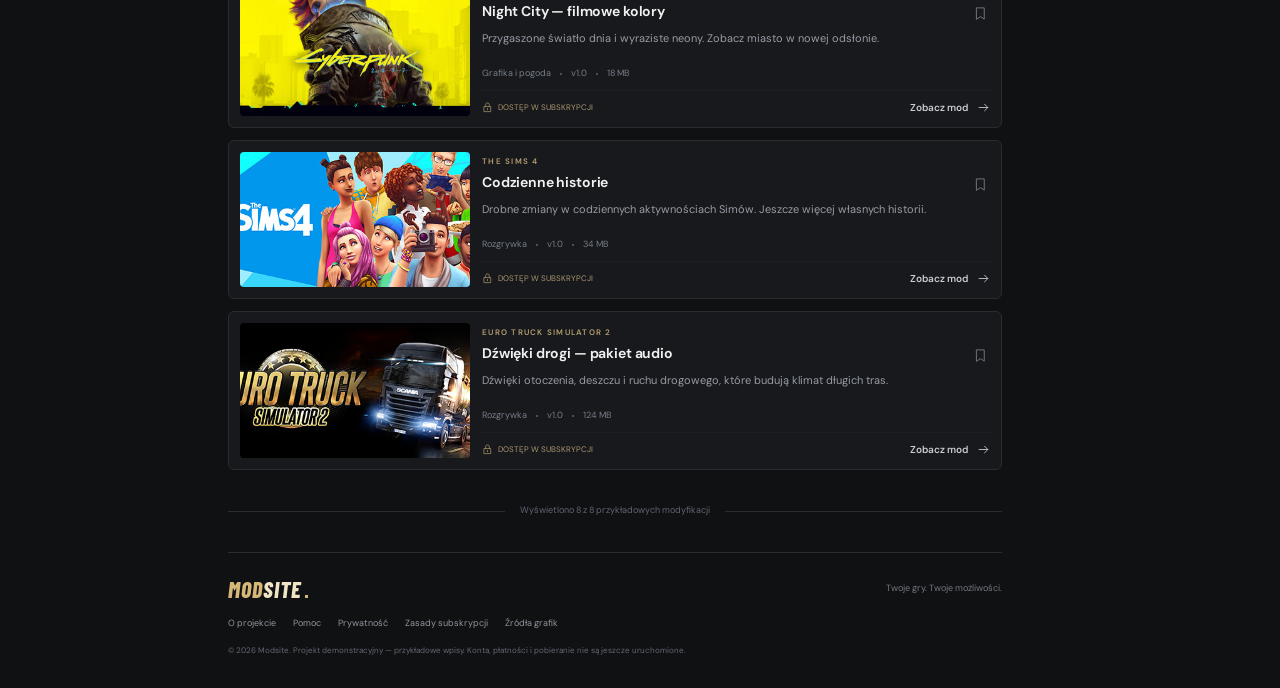
==== commit 22c32321: "Dodaj testowego WordPressa z panelem Modsite i zapisem w przeglądarce" ====
--- a/index.html
+++ b/index.html
@@ -13,7 +13,7 @@
       <a class="brand" href="#" aria-label="Modsite — strona główna">MOD<span>SITE</span><i></i></a>
       <nav class="topnav" aria-label="Nawigacja główna"><a class="active" href="#catalog">Modyfikacje</a><button data-action="games">Gry</button><button data-modal="how">Jak to działa</button></nav>
       <div class="top-spacer"></div>
-      <span class="preview-pill">PODGLĄD PROJEKTU</span>
+      <a class="admin-top" href="wordpress/" aria-label="Otwórz testowego WordPressa"><span class="admin-full">Panel WordPress ↗</span><span class="admin-short">WP</span></a>
       <button class="icon-button panel-settings" data-modal="panels" aria-label="Dostosuj panele" title="Dostosuj panele"><span data-icon="sliders"></span></button>
       <button class="login-top" data-modal="login" aria-label="Zaloguj się"><span data-icon="user"></span><span>Zaloguj się</span></button>
       <button class="button gold top-join" data-modal="subscribe">Dołącz do Modsite <span data-icon="arrow"></span></button>
--- a/style.css
+++ b/style.css
@@ -14,4 +14,5 @@
 .top-custom-panels{max-height:78px;overflow:auto}.mod-description{font-size:11px}.mod-game{font-size:8px}.mod-meta{font-size:9px}.access-label{font-size:8px}.detail-link{font-size:10px}
 @media(max-width:800px){.mod-description{font-size:10px}.mod-game{font-size:7px}.mod-meta{font-size:8px}.detail-link{font-size:9px}}
 @media(max-width:600px){.mod-description{font-size:10px}.mod-game{font-size:7px}.mod-meta{font-size:8px}.access-label{font-size:7px}.mod-image{min-height:166px}}
+.admin-top{display:inline-flex;align-items:center;white-space:nowrap;border:1px solid #d7b77750;color:var(--gold);border-radius:4px;padding:8px 11px;font-size:10px;font-weight:600}.admin-top:hover{background:#d7b7770d}.admin-short{display:none}@media(max-width:1080px){.admin-full{display:none}.admin-short{display:inline}.admin-top{padding:7px 9px}}@media(max-width:600px){.top-inner{gap:8px}.top-join{padding:10px 9px}.admin-top{padding:7px;font-size:9px}}
 @media(prefers-reduced-motion:reduce){*{scroll-behavior:auto!important;transition:none!important;animation:none!important}}
